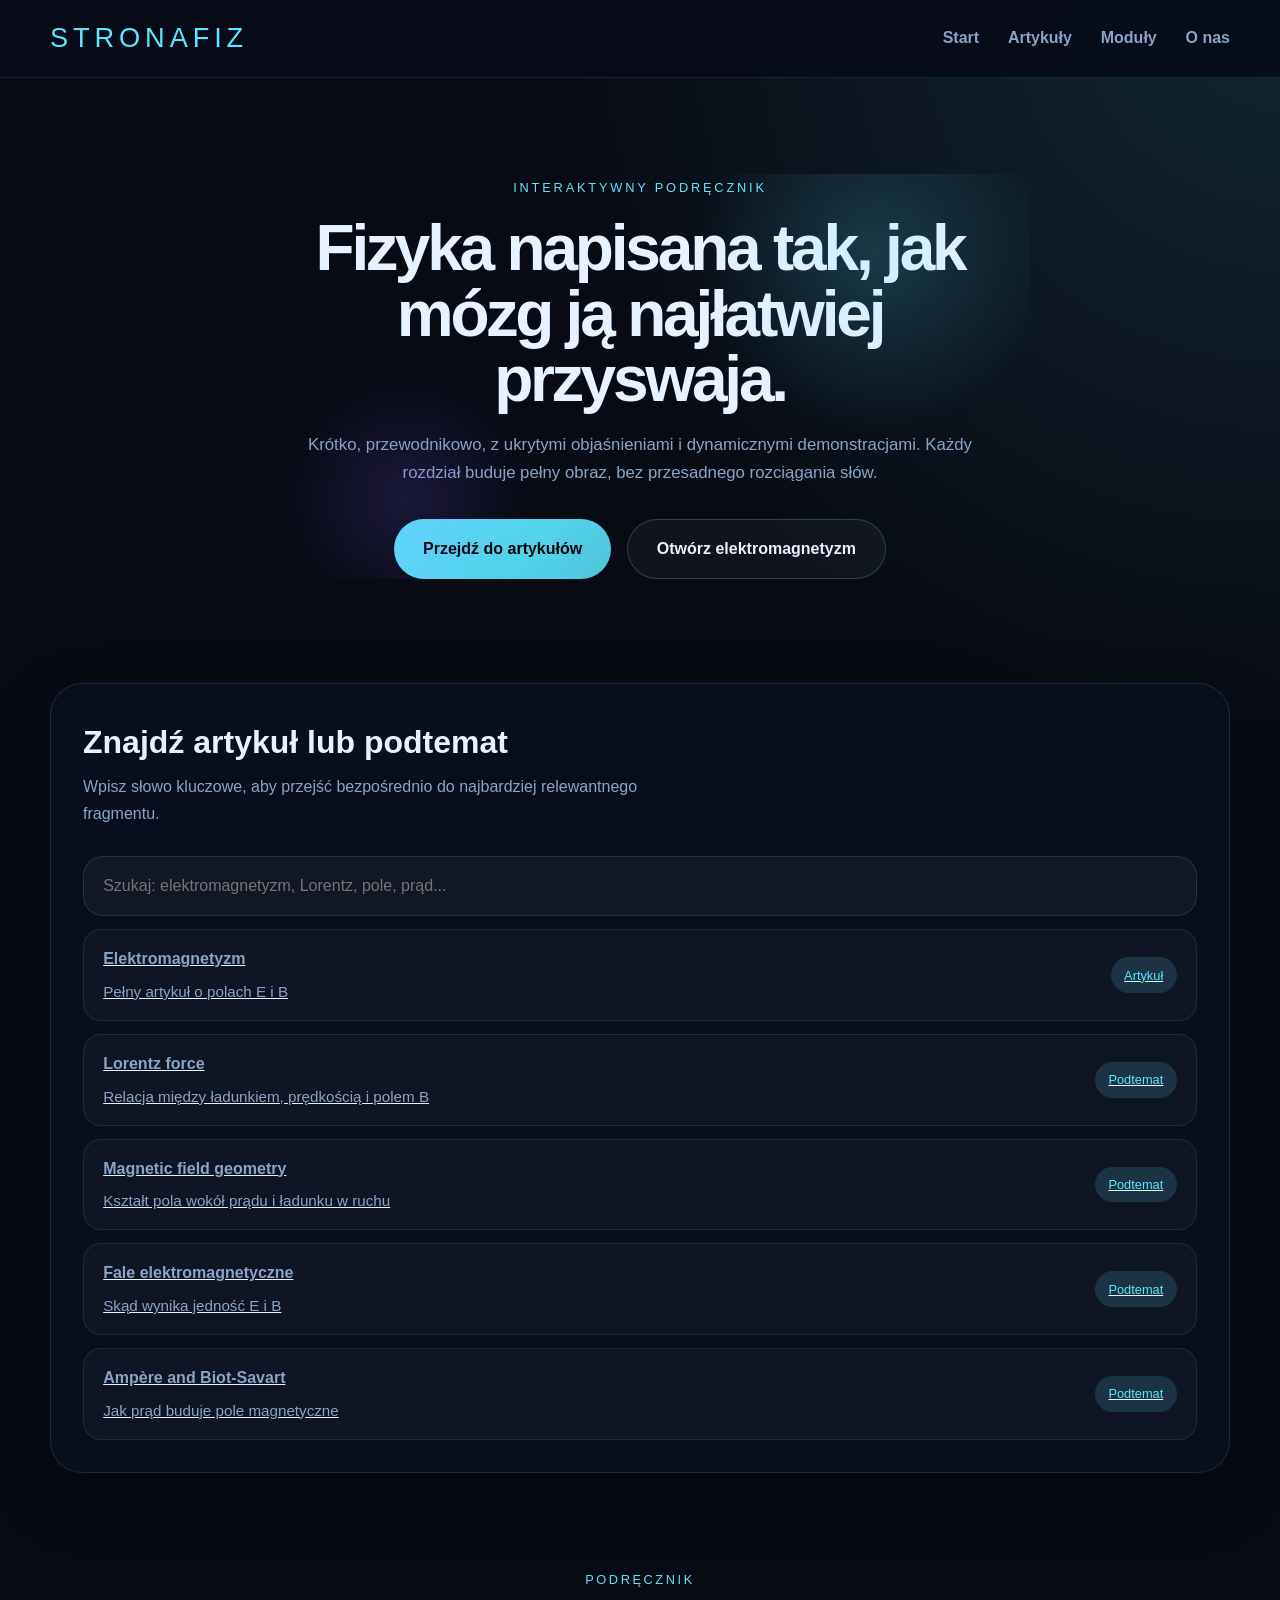
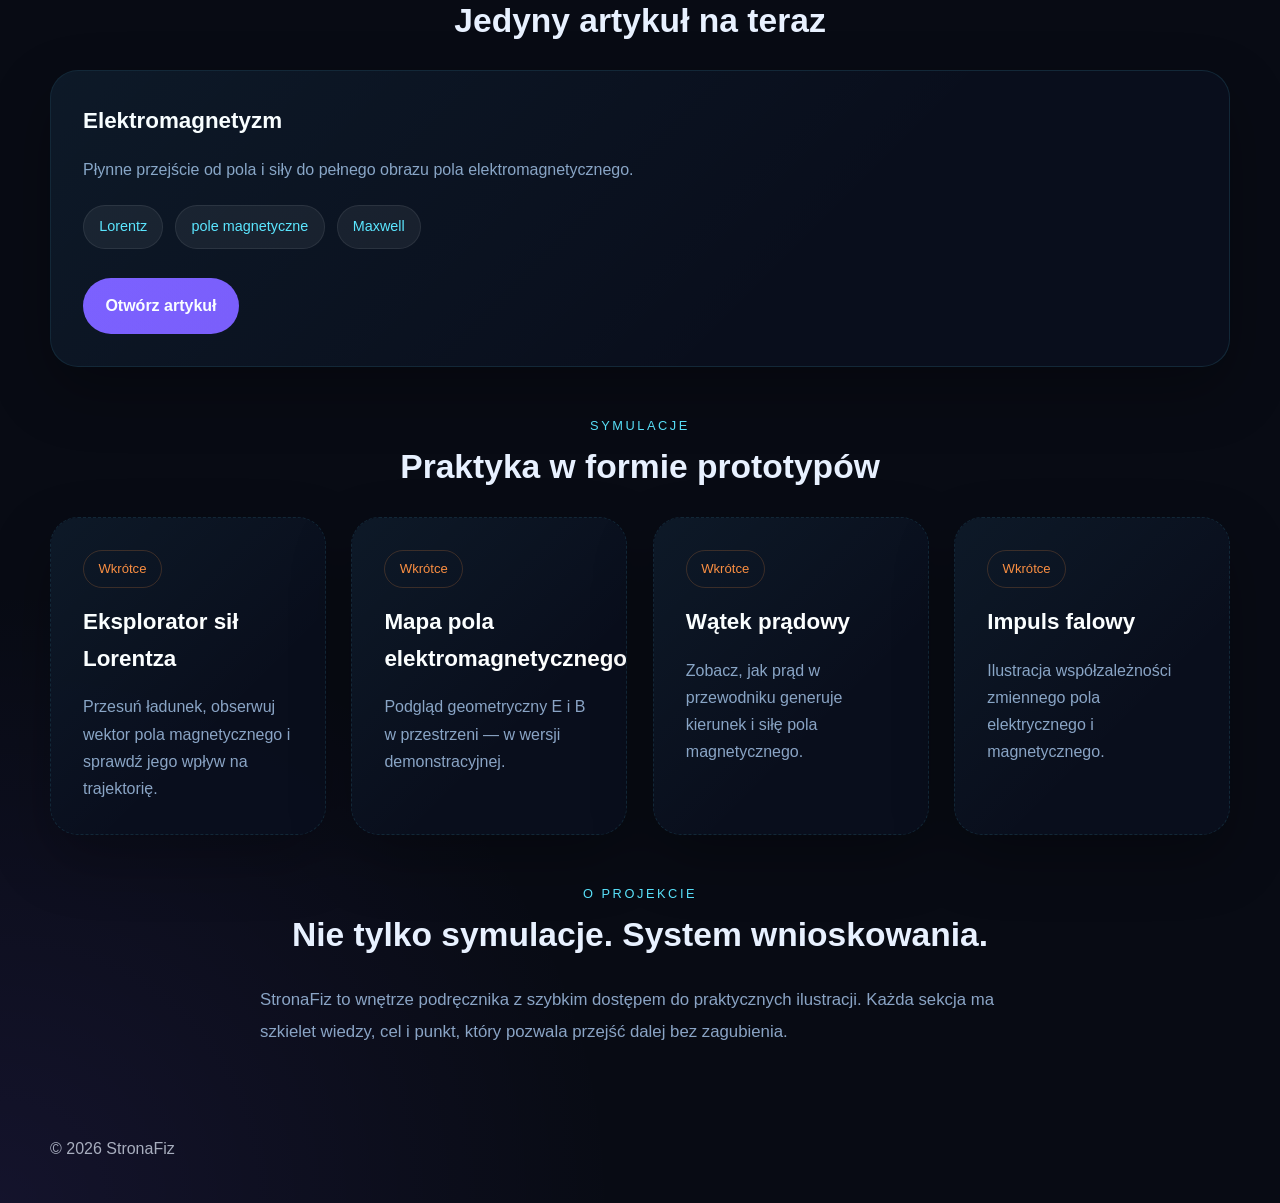
==== index.html @ d63c0494 "c1" ====
<!DOCTYPE html>
<html lang="pl">
<head>
    <meta charset="UTF-8">
    <meta name="viewport" content="width=device-width, initial-scale=1.0">
    <title>StronaFiz - Interaktywny Podręcznik Fizyki</title>
    <link rel="stylesheet" href="css/styles.css">
</head>
<body>
    <header>
        <nav class="navbar">
            <div class="container navbar-inner">
                <a class="logo" href="#home">StronaFiz</a>
                <ul class="nav-links">
                    <li><a href="#home">Start</a></li>
                    <li><a href="#articles">Artykuły</a></li>
                    <li><a href="#modules">Moduły</a></li>
                    <li><a href="#about">O nas</a></li>
                </ul>
            </div>
        </nav>
    </header>

    <main>
        <section id="home" class="hero">
            <div class="container hero-content">
                <small class="eyebrow">Interaktywny podręcznik</small>
                <h1>Fizyka napisana tak, jak mózg ją najłatwiej przyswaja.</h1>
                <p>Krótko, przewodnikowo, z ukrytymi objaśnieniami i dynamicznymi demonstracjami. Każdy rozdział buduje pełny obraz, bez przesadnego rozciągania słów.</p>
                <div class="hero-actions">
                    <button class="cta-button" onclick="document.getElementById('articles').scrollIntoView({behavior: 'smooth'})">Przejdź do artykułów</button>
                    <a href="electromagnetism.html" class="cta-secondary">Otwórz elektromagnetyzm</a>
                </div>
                <div class="hero-flare"></div>
            </div>
        </section>

        <section class="search-panel">
            <div class="container">
                <div class="search-card">
                    <div>
                        <h2>Znajdź artykuł lub podtemat</h2>
                        <p>Wpisz słowo kluczowe, aby przejść bezpośrednio do najbardziej relewantnego fragmentu.</p>
                    </div>
                    <div class="search-input-group">
                        <input id="searchInput" type="search" placeholder="Szukaj: elektromagnetyzm, Lorentz, pole, prąd..." autocomplete="off">
                        <div id="searchResults" class="search-results"></div>
                    </div>
                </div>
            </div>
        </section>

        <section id="articles" class="articles">
            <div class="container">
                <div class="section-heading">
                    <small>Podręcznik</small>
                    <h2>Jedyny artykuł na teraz</h2>
                </div>
                <div class="article-grid" id="articleGrid"></div>
            </div>
        </section>

        <section id="modules" class="modules">
            <div class="container">
                <div class="section-heading">
                    <small>Symulacje</small>
                    <h2>Praktyka w formie prototypów</h2>
                </div>
                <div class="module-grid">
                    <article class="module-card placeholder">
                        <span class="module-tag">Wkrótce</span>
                        <h3>Eksplorator sił Lorentza</h3>
                        <p>Przesuń ładunek, obserwuj wektor pola magnetycznego i sprawdź jego wpływ na trajektorię.</p>
                    </article>
                    <article class="module-card placeholder">
                        <span class="module-tag">Wkrótce</span>
                        <h3>Mapa pola elektromagnetycznego</h3>
                        <p>Podgląd geometryczny E i B w przestrzeni — w wersji demonstracyjnej.</p>
                    </article>
                    <article class="module-card placeholder">
                        <span class="module-tag">Wkrótce</span>
                        <h3>Wątek prądowy</h3>
                        <p>Zobacz, jak prąd w przewodniku generuje kierunek i siłę pola magnetycznego.</p>
                    </article>
                    <article class="module-card placeholder">
                        <span class="module-tag">Wkrótce</span>
                        <h3>Impuls falowy</h3>
                        <p>Ilustracja współzależności zmiennego pola elektrycznego i magnetycznego.</p>
                    </article>
                </div>
            </div>
        </section>

        <section id="about" class="about">
            <div class="container">
                <div class="section-heading">
                    <small>O projekcie</small>
                    <h2>Nie tylko symulacje. System wnioskowania.</h2>
                </div>
                <p>StronaFiz to wnętrze podręcznika z szybkim dostępem do praktycznych ilustracji. Każda sekcja ma szkielet wiedzy, cel i punkt, który pozwala przejść dalej bez zagubienia.</p>
            </div>
        </section>
    </main>

    <footer>
        <div class="container footer-inner">
            <p>&copy; 2026 StronaFiz</p>
        </div>
    </footer>

    <script src="js/main.js"></script>
</body>
</html>
---- css/styles.css ----
/* ===== Root Variables ===== */
:root {
    --background: #080b14;
    --surface: rgba(14, 20, 35, 0.96);
    --surface-strong: rgba(7, 12, 24, 0.96);
    --border: rgba(58, 107, 255, 0.18);
    --primary: #5be6ff;
    --secondary: #7d5cff;
    --accent: #ff8b3b;
    --text: #e8f1ff;
    --muted: #8aa4c5;
    --glow: rgba(91, 230, 255, 0.24);
    --border-radius: 24px;
    --transition: all 0.25s ease;
    --shadow: 0 24px 60px rgba(0, 0, 0, 0.28);
}

/* ===== General Styles ===== */
* {
    margin: 0;
    padding: 0;
    box-sizing: border-box;
}

html {
    scroll-behavior: smooth;
}

body {
    min-height: 100vh;
    background: radial-gradient(circle at top right, rgba(91, 230, 255, 0.12), transparent 24%),
                radial-gradient(circle at bottom left, rgba(125, 92, 255, 0.1), transparent 20%),
                var(--background);
    color: var(--text);
    font-family: 'Segoe UI', Tahoma, Geneva, Verdana, sans-serif;
    line-height: 1.65;
}

body::before {
    content: '';
    position: fixed;
    inset: 0;
    background-image: radial-gradient(circle, rgba(255,255,255,0.06) 1px, transparent 1px);
    background-size: 64px 64px;
    opacity: 0.12;
    pointer-events: none;
}

.container {
    width: min(1180px, calc(100% - 40px));
    margin: 0 auto;
}

img {
    max-width: 100%;
    display: block;
}

a {
    color: inherit;
}

button,
input {
    font: inherit;
}

/* ===== Header & Navigation ===== */
header {
    position: sticky;
    top: 0;
    z-index: 20;
    backdrop-filter: blur(16px);
    background: rgba(7, 12, 24, 0.9);
    border-bottom: 1px solid rgba(91, 230, 255, 0.12);
}

.navbar {
    padding: 1rem 0;
}

.navbar-inner {
    display: flex;
    justify-content: space-between;
    align-items: center;
}

.logo {
    font-size: 1.7rem;
    letter-spacing: 0.18em;
    color: var(--primary);
    text-decoration: none;
    text-transform: uppercase;
}

.nav-links {
    display: flex;
    gap: 1.8rem;
    list-style: none;
}

.nav-links a {
    position: relative;
    text-decoration: none;
    color: var(--muted);
    font-weight: 600;
    transition: var(--transition);
}

.nav-links a::after {
    content: '';
    position: absolute;
    left: 0;
    bottom: -6px;
    width: 0;
    height: 2px;
    background: var(--primary);
    transition: width 0.25s ease;
}

.nav-links a:hover,
.nav-links a:focus-visible {
    color: var(--text);
}

.nav-links a:hover::after,
.nav-links a:focus-visible::after {
    width: 100%;
}

/* ===== Section Headings ===== */
.section-heading {
    max-width: 720px;
    margin: 0 auto 2rem;
    text-align: center;
}

.section-heading small {
    display: block;
    color: var(--primary);
    letter-spacing: 0.2em;
    font-size: 0.8rem;
    text-transform: uppercase;
    margin-bottom: 0.8rem;
}

.section-heading h2 {
    font-size: clamp(2.1rem, 2.5vw, 3.2rem);
    line-height: 1.05;
}

/* ===== Hero Section ===== */
.hero {
    padding: 96px 0 72px;
    position: relative;
    overflow: hidden;
}

.hero-content {
    max-width: 780px;
    margin: 0 auto;
    text-align: center;
    position: relative;
    z-index: 1;
}

.hero small.eyebrow {
    color: var(--primary);
    text-transform: uppercase;
    letter-spacing: 0.22em;
    font-size: 0.8rem;
}

.hero h1 {
    margin: 1rem 0 1.2rem;
    font-size: clamp(2.8rem, 5vw, 4.6rem);
    line-height: 1.02;
    letter-spacing: -0.05em;
}

.hero p {
    max-width: 680px;
    margin: 0 auto 2rem;
    color: var(--muted);
    font-size: 1.05rem;
}

.hero-actions {
    display: flex;
    justify-content: center;
    gap: 1rem;
    flex-wrap: wrap;
}

.cta-button,
.cta-secondary {
    border-radius: 999px;
    padding: 1rem 1.8rem;
    font-weight: 700;
    transition: var(--transition);
}

.cta-button {
    background: linear-gradient(135deg, var(--primary), rgba(91,230,255,0.85));
    color: #02030a;
    border: none;
}

.cta-secondary {
    display: inline-flex;
    align-items: center;
    justify-content: center;
    border: 1px solid rgba(91, 230, 255, 0.22);
    color: var(--text);
    text-decoration: none;
    background: rgba(255,255,255,0.04);
}

.cta-button:hover,
.cta-secondary:hover {
    transform: translateY(-1px);
    box-shadow: 0 18px 50px rgba(91, 230, 255, 0.15);
}

.hero-flare {
    position: absolute;
    inset: 0;
    pointer-events: none;
    background: radial-gradient(circle at 80% 20%, rgba(91, 230, 255, 0.18), transparent 26%),
                radial-gradient(circle at 20% 80%, rgba(125, 92, 255, 0.16), transparent 18%);
}

/* ===== Search Panel ===== */
.search-panel {
    padding: 2rem 0 3rem;
}

.search-card {
    background: rgba(10, 15, 30, 0.95);
    border: 1px solid rgba(91, 230, 255, 0.14);
    border-radius: 32px;
    box-shadow: var(--shadow);
    backdrop-filter: blur(22px);
    padding: 2rem;
}

.search-card h2 {
    margin-bottom: 0.35rem;
    font-size: 2rem;
}

.search-card p {
    color: var(--muted);
    max-width: 600px;
}

.search-input-group {
    margin-top: 1.8rem;
    position: relative;
}

#searchInput {
    width: 100%;
    border-radius: 20px;
    border: 1px solid rgba(255,255,255,0.1);
    background: rgba(255,255,255,0.04);
    padding: 1rem 1.2rem;
    color: var(--text);
    font-size: 1rem;
    outline: none;
}

#searchInput:focus {
    border-color: rgba(91, 230, 255, 0.55);
    box-shadow: 0 0 0 4px rgba(91, 230, 255, 0.08);
}

.search-results {
    margin-top: 0.75rem;
}

.search-result {
    display: grid;
    grid-template-columns: 1fr auto;
    gap: 1rem;
    padding: 1rem 1.2rem;
    margin-top: 0.8rem;
    border-radius: 18px;
    border: 1px solid rgba(255,255,255,0.08);
    background: rgba(255,255,255,0.03);
    transition: background 0.2s ease;
    cursor: pointer;
}

.search-result:hover {
    background: rgba(91, 230, 255, 0.08);
}

.search-result-title {
    font-weight: 700;
}

.search-result-subtitle {
    color: var(--muted);
    margin-top: 0.4rem;
    font-size: 0.95rem;
}

.search-result-badge {
    background: rgba(91, 230, 255, 0.14);
    color: var(--primary);
    align-self: center;
    padding: 0.45rem 0.85rem;
    font-size: 0.8rem;
    border-radius: 999px;
    white-space: nowrap;
}

/* ===== Articles Section ===== */
.articles {
    padding: 3rem 0;
}

.article-grid,
.module-grid {
    display: grid;
    grid-template-columns: repeat(auto-fit, minmax(260px, 1fr));
    gap: 1.6rem;
}

.article-card,
.module-card {
    position: relative;
    background: rgba(10, 15, 30, 0.96);
    border: 1px solid rgba(91, 230, 255, 0.12);
    border-radius: 28px;
    padding: 2rem;
    box-shadow: var(--shadow);
    overflow: hidden;
    transition: transform 0.25s ease, border-color 0.25s ease;
}

.article-card:hover,
.module-card:hover {
    transform: translateY(-4px);
    border-color: rgba(91, 230, 255, 0.25);
}

.article-card::before,
.module-card::before {
    content: '';
    position: absolute;
    inset: 0;
    background: linear-gradient(135deg, rgba(91, 230, 255, 0.15), transparent 65%);
    opacity: 0.35;
    pointer-events: none;
}

.article-card h3,
.module-card h3 {
    margin-bottom: 1rem;
    color: #ffffff;
    font-size: 1.4rem;
}

.article-card p,
.module-card p {
    color: var(--muted);
    line-height: 1.7;
}

.article-card .article-meta {
    margin: 1.4rem 0 1.8rem;
    display: flex;
    flex-wrap: wrap;
    gap: 0.75rem;
}

.article-chip {
    background: rgba(255,255,255,0.06);
    border: 1px solid rgba(255,255,255,0.08);
    color: var(--primary);
    padding: 0.55rem 0.95rem;
    border-radius: 999px;
    font-size: 0.9rem;
}

.article-card .btn {
    display: inline-flex;
    align-items: center;
    justify-content: center;
    padding: 0.95rem 1.4rem;
    border-radius: 999px;
    text-decoration: none;
    background: linear-gradient(135deg, var(--secondary), rgba(125, 92, 255, 0.98));
    color: #ffffff;
    font-weight: 700;
}

.module-card.placeholder {
    border-style: dashed;
}

.module-tag {
    display: inline-flex;
    color: var(--accent);
    border: 1px solid rgba(255, 139, 59, 0.2);
    padding: 0.45rem 0.9rem;
    border-radius: 999px;
    font-size: 0.82rem;
    margin-bottom: 1rem;
}

/* ===== About Section ===== */
.about {
    padding: 3rem 0 4rem;
}

.about p {
    max-width: 760px;
    margin: 0 auto;
    color: var(--muted);
    font-size: 1.05rem;
    line-height: 1.9;
}

/* ===== Footer ===== */
footer {
    padding: 1.5rem 0 2.5rem;
    color: rgba(232, 241, 255, 0.7);
}

.footer-inner {
    display: flex;
    justify-content: space-between;
    align-items: center;
    gap: 1rem;
}

/* ===== Utility ===== */
.equation {
    display: inline-block;
    font-family: 'Courier New', Courier, monospace;
    background: rgba(255,255,255,0.05);
    border: 1px solid rgba(255,255,255,0.08);
    border-radius: 16px;
    padding: 0.8rem 1rem;
    margin: 1rem 0;
    color: #dbeafe;
}

.code-inline {
    font-family: 'Courier New', Courier, monospace;
    color: #8be9fd;
}

@media (max-width: 860px) {
    .navbar-inner {
        flex-direction: column;
        gap: 1rem;
    }

    .footer-inner {
        flex-direction: column;
    }
}

@media (max-width: 640px) {
    .hero {
        padding: 72px 0 60px;
    }

    .hero h1 {
        font-size: 2.6rem;
    }

    .search-card {
        padding: 1.5rem;
    }

    .search-result {
        grid-template-columns: 1fr;
    }
}
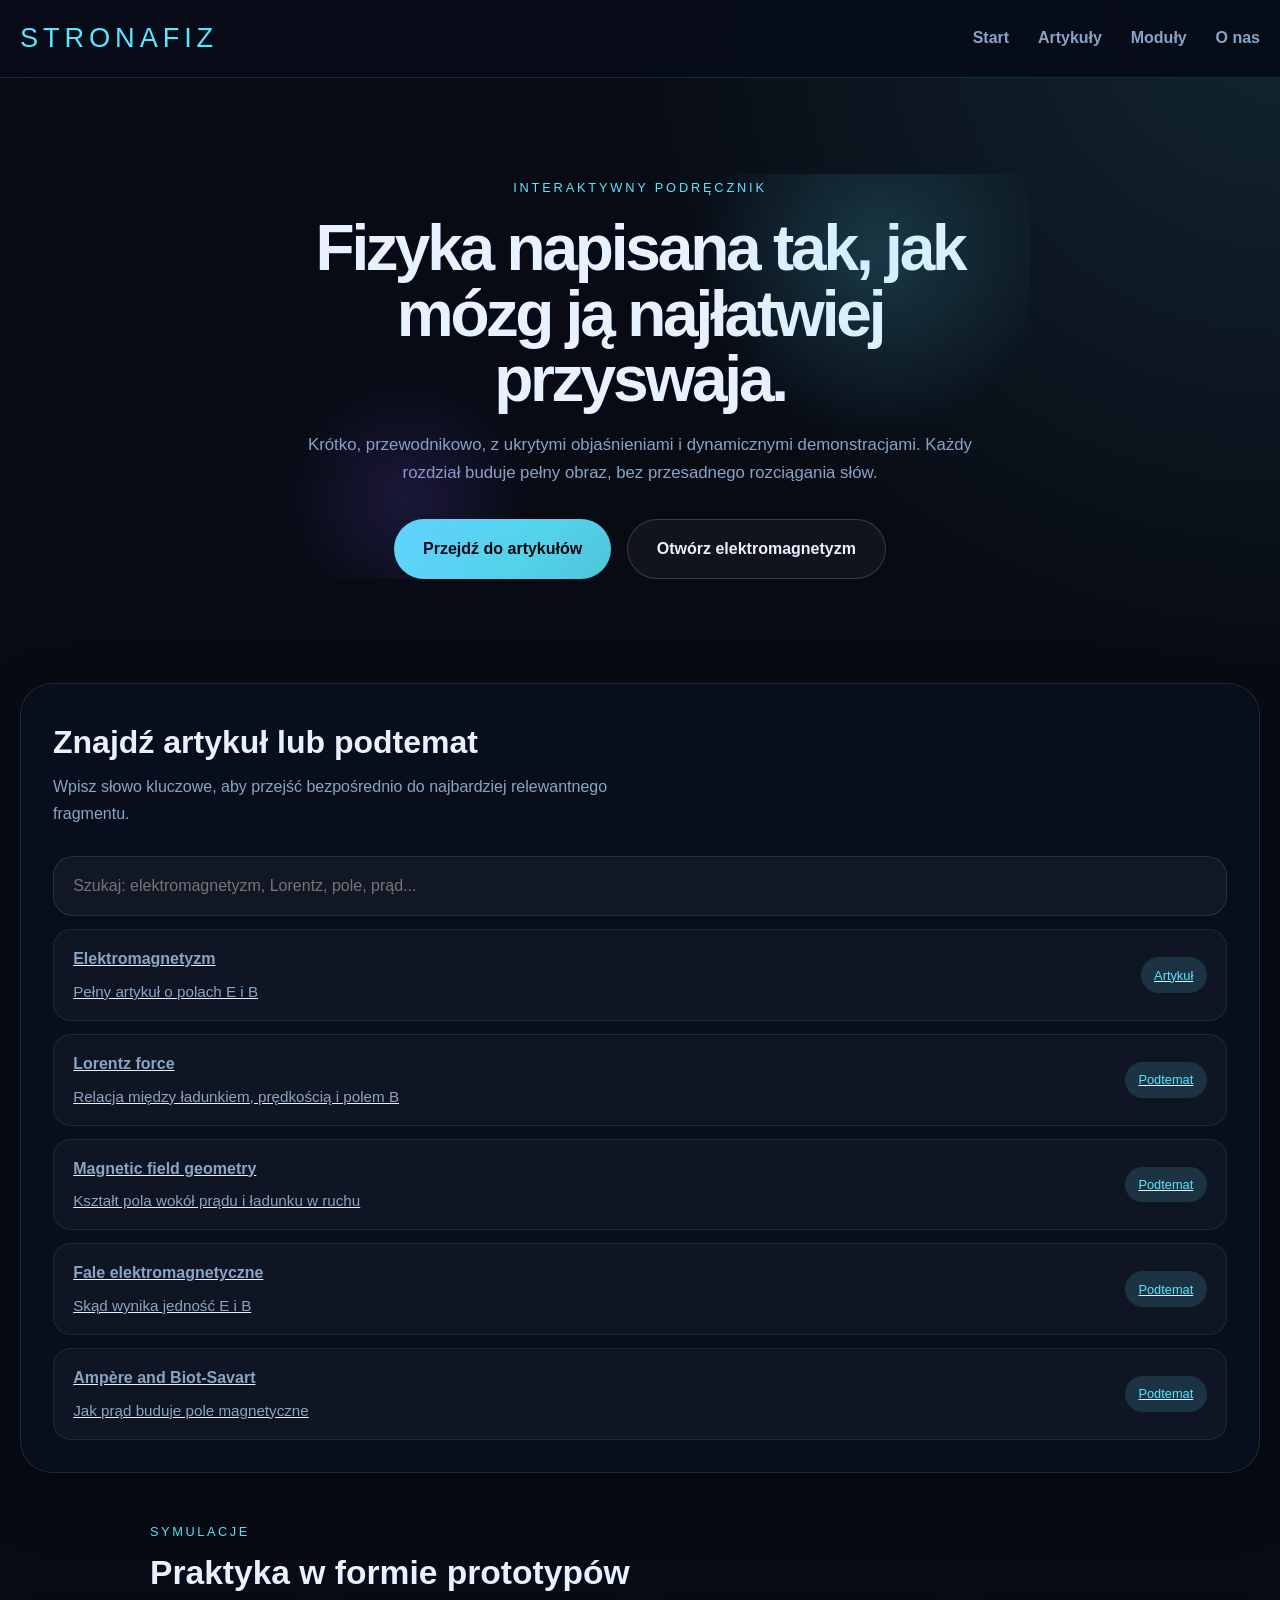
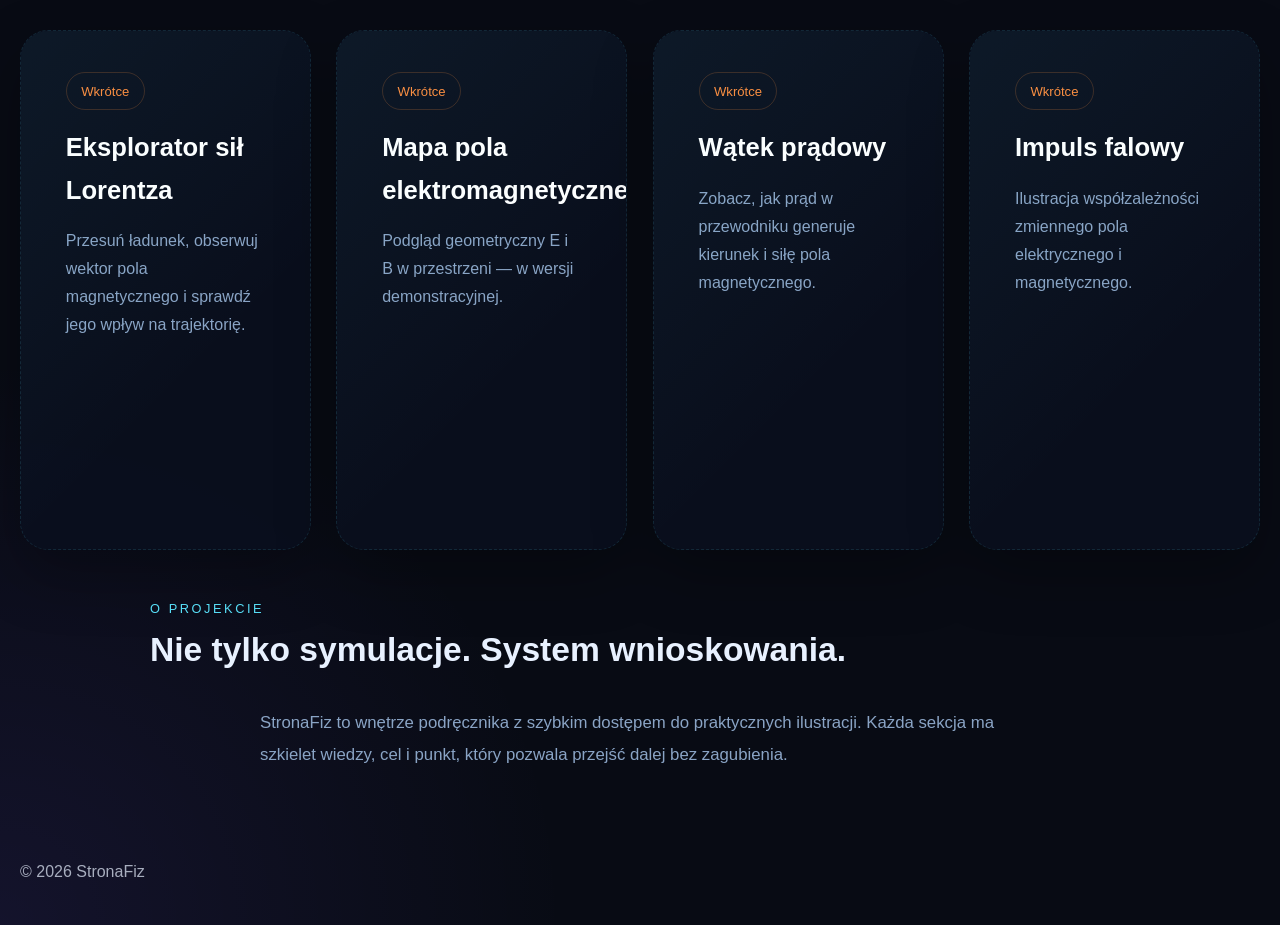
==== commit 603efcfe: "c3" ====
--- a/index.html
+++ b/index.html
@@ -50,15 +50,7 @@
             </div>
         </section>
 
-        <section id="articles" class="articles">
-            <div class="container">
-                <div class="section-heading">
-                    <small>Podręcznik</small>
-                    <h2>Jedyny artykuł na teraz</h2>
-                </div>
-                <div class="article-grid" id="articleGrid"></div>
-            </div>
-        </section>
+        <!-- Articles section removed by user request -->
 
         <section id="modules" class="modules">
             <div class="container">
--- a/css/styles.css
+++ b/css/styles.css
@@ -47,8 +47,12 @@
 }
 
 .container {
-    width: min(1180px, calc(100% - 40px));
+    width: min(1320px, calc(100% - 40px));
     margin: 0 auto;
+}
+
+.article-page .container {
+    width: min(1320px, calc(100% - 40px));
 }
 
 img {
@@ -69,10 +73,10 @@
 header {
     position: sticky;
     top: 0;
-    z-index: 20;
+    z-index: 1000;
     backdrop-filter: blur(16px);
-    background: rgba(7, 12, 24, 0.9);
-    border-bottom: 1px solid rgba(91, 230, 255, 0.12);
+    background: rgba(7, 12, 24, 0.94);
+    border-bottom: 1px solid rgba(91, 230, 255, 0.16);
 }
 
 .navbar {
@@ -130,9 +134,9 @@
 
 /* ===== Section Headings ===== */
 .section-heading {
-    max-width: 720px;
-    margin: 0 auto 2rem;
-    text-align: center;
+    max-width: 980px;
+    margin: 0 auto 2.5rem;
+    text-align: left;
 }
 
 .section-heading small {
@@ -334,16 +338,157 @@
     background: rgba(10, 15, 30, 0.96);
     border: 1px solid rgba(91, 230, 255, 0.12);
     border-radius: 28px;
-    padding: 2rem;
+    padding: 2.6rem 2.8rem;
     box-shadow: var(--shadow);
     overflow: hidden;
     transition: transform 0.25s ease, border-color 0.25s ease;
+    min-height: 520px;
+}
+
+body.article-page .article-card {
+    min-height: 70vh;
 }
 
 .article-card:hover,
 .module-card:hover {
     transform: translateY(-4px);
     border-color: rgba(91, 230, 255, 0.25);
+}
+
+.subtopics-dropdown {
+    margin-top: 1.5rem;
+    background: rgba(255,255,255,0.04);
+    border: 1px solid rgba(255,255,255,0.08);
+    border-radius: 22px;
+    padding: 1rem 1.2rem;
+}
+
+.subtopics-dropdown summary {
+    cursor: pointer;
+    font-weight: 700;
+    color: var(--text);
+    list-style: none;
+    outline: none;
+}
+
+.subtopics-dropdown summary::-webkit-details-marker {
+    display: none;
+}
+
+.subtopic-list {
+    margin-top: 1rem;
+    list-style: none;
+    padding: 0;
+    display: grid;
+    gap: 0.9rem;
+}
+
+.subtopic-list li {
+    display: flex;
+    justify-content: space-between;
+    gap: 1rem;
+    align-items: center;
+    padding: 0.9rem 1rem;
+    background: rgba(255,255,255,0.03);
+    border-radius: 18px;
+}
+
+.subtopic-link {
+    color: var(--text);
+    font-weight: 600;
+    text-decoration: none;
+}
+
+.subtopic-link:hover {
+    color: var(--primary);
+}
+
+.subtopic-level {
+    color: var(--muted);
+    font-size: 0.92rem;
+    white-space: nowrap;
+}
+
+.interactive-panel {
+    display: grid;
+    gap: 1.4rem;
+    background: rgba(0, 0, 0, 0.55);
+    border: 1px solid rgba(91, 230, 255, 0.18);
+    border-radius: 28px;
+    padding: 2rem;
+    margin-top: 1.5rem;
+}
+
+.panel-controls {
+    display: grid;
+    gap: 1.2rem;
+}
+
+.panel-control {
+    display: grid;
+    gap: 0.45rem;
+}
+
+.panel-control label {
+    color: var(--text);
+    font-weight: 700;
+}
+
+.panel-control input[type="range"] {
+    width: 100%;
+    accent-color: var(--primary);
+}
+
+.panel-value {
+    color: var(--primary);
+    font-weight: 700;
+}
+
+.panel-result {
+    display: grid;
+    gap: 0.4rem;
+    padding: 1rem 1.2rem;
+    background: rgba(255,255,255,0.04);
+    border-radius: 18px;
+    border: 1px solid rgba(255,255,255,0.08);
+}
+
+.panel-result strong {
+    color: var(--primary);
+}
+
+.panel-note {
+    color: var(--muted);
+}
+
+.math {
+    font-family: 'Courier New', Courier, monospace;
+    color: #dbeafe;
+    display: inline-block;
+    background: rgba(255,255,255,0.05);
+    padding: 0.25rem 0.55rem;
+    border-radius: 12px;
+}
+
+.equation {
+    display: inline-block;
+    font-family: 'Courier New', Courier, monospace;
+    background: rgba(255,255,255,0.05);
+    border: 1px solid rgba(255,255,255,0.08);
+    border-radius: 16px;
+    padding: 0.8rem 1rem;
+    margin: 1rem 0;
+    color: #dbeafe;
+}
+
+/* Canvas animations */
+#lorentz-canvas, #wave-canvas {
+    width: 100%;
+    max-width: 640px;
+    background: linear-gradient(90deg, rgba(255,255,255,0.02), transparent);
+    border-radius: 10px;
+    border: 1px solid rgba(255,255,255,0.04);
+    display: block;
 }
 
 .article-card::before,
@@ -360,13 +505,34 @@
 .module-card h3 {
     margin-bottom: 1rem;
     color: #ffffff;
-    font-size: 1.4rem;
+    font-size: 1.6rem;
+}
+
+.article-card h4 {
+    margin-top: 1.8rem;
+    margin-bottom: 0.9rem;
+    font-size: 1.1rem;
+    color: #7dfcff;
+    letter-spacing: 0.02em;
 }
 
 .article-card p,
 .module-card p {
     color: var(--muted);
-    line-height: 1.7;
+    line-height: 1.75;
+}
+
+.callout {
+    background: rgba(91, 230, 255, 0.08);
+    border: 1px solid rgba(91, 230, 255, 0.18);
+    border-radius: 22px;
+    padding: 1.25rem 1.4rem;
+    margin: 1.6rem 0;
+    color: #e7f7ff;
+}
+
+.callout strong {
+    color: var(--primary);
 }
 
 .article-card .article-meta {
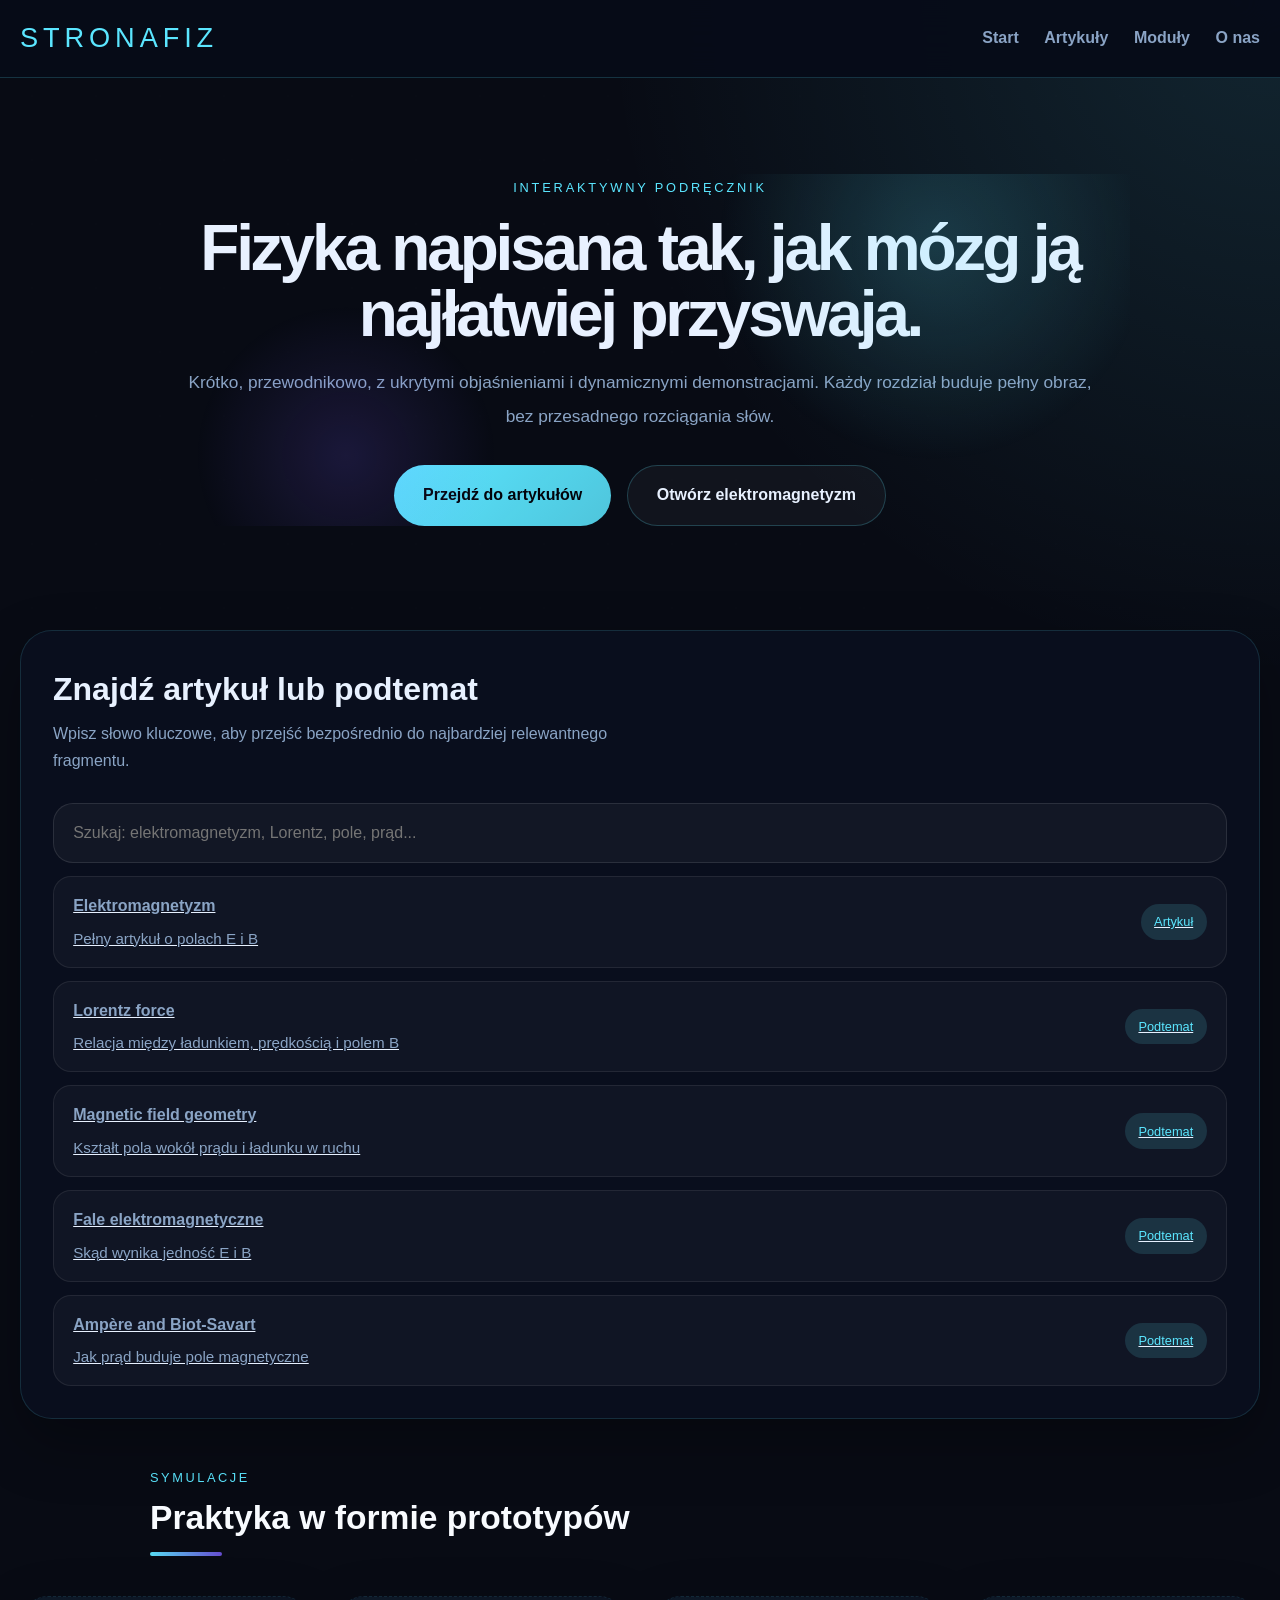
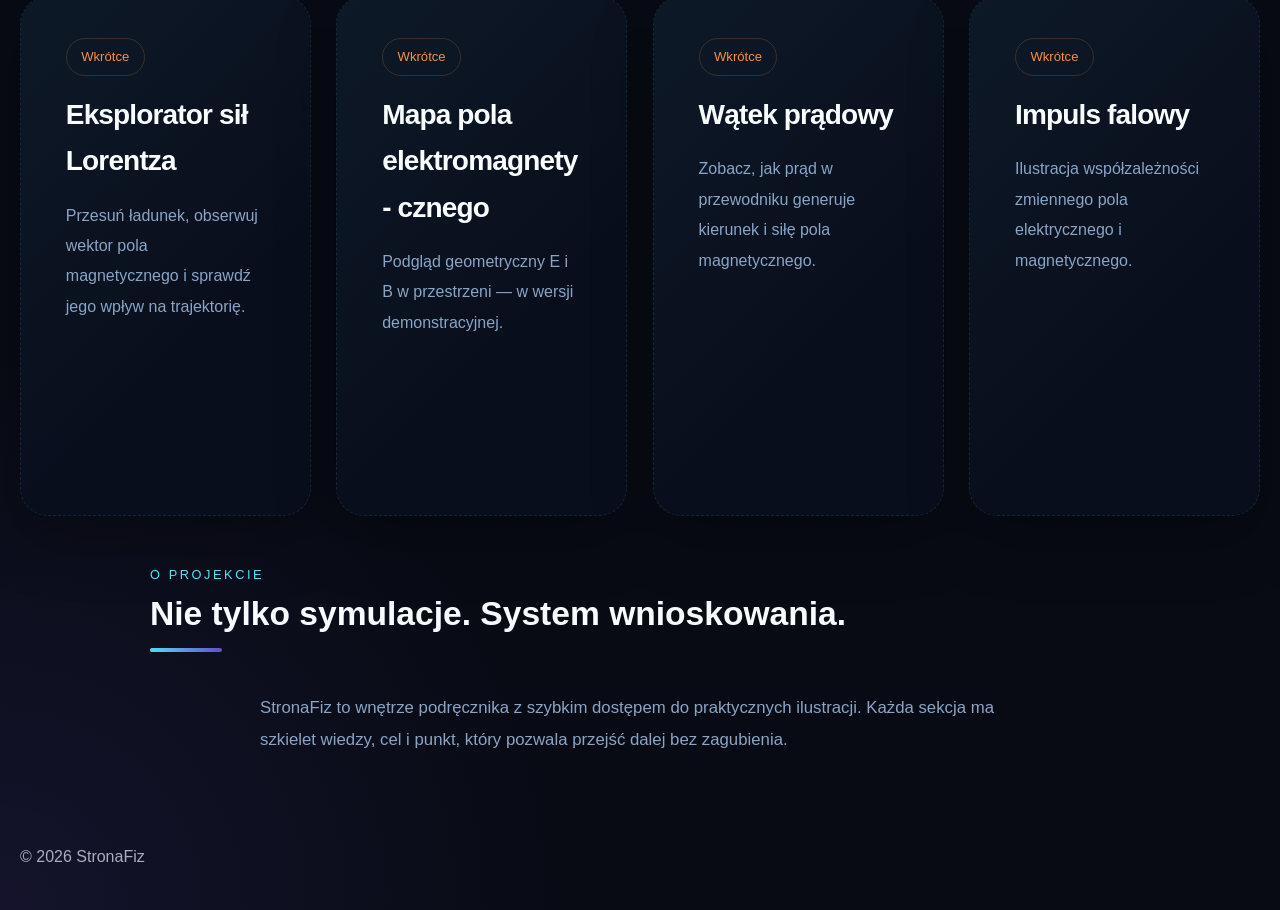
==== commit 5a7a17ac: "c7" ====
--- a/index.html
+++ b/index.html
@@ -66,7 +66,7 @@
                     </article>
                     <article class="module-card placeholder">
                         <span class="module-tag">Wkrótce</span>
-                        <h3>Mapa pola elektromagnetycznego</h3>
+                        <h3>Mapa pola elektromagnety- cznego</h3>
                         <p>Podgląd geometryczny E i B w przestrzeni — w wersji demonstracyjnej.</p>
                     </article>
                     <article class="module-card placeholder">
--- a/css/styles.css
+++ b/css/styles.css
@@ -74,9 +74,10 @@
     position: sticky;
     top: 0;
     z-index: 1000;
-    backdrop-filter: blur(16px);
-    background: rgba(7, 12, 24, 0.94);
-    border-bottom: 1px solid rgba(91, 230, 255, 0.16);
+    backdrop-filter: blur(18px);
+    background: rgba(7, 12, 24, 0.96);
+    border-bottom: 1px solid rgba(91, 230, 255, 0.18);
+    width: 100%;
 }
 
 .navbar {
@@ -150,7 +151,29 @@
 
 .section-heading h2 {
     font-size: clamp(2.1rem, 2.5vw, 3.2rem);
-    line-height: 1.05;
+    line-height: 1.02;
+    color: #f8fbff;
+    position: relative;
+}
+
+.section-heading h2::after {
+    content: '';
+    display: block;
+    width: 72px;
+    height: 4px;
+    margin-top: 1rem;
+    border-radius: 999px;
+    background: linear-gradient(90deg, rgba(91,230,255,0.95), rgba(125,92,255,0.8));
+}
+
+.section-lead {
+    color: #dbeafe;
+    font-size: 1rem;
+    font-weight: 600;
+    letter-spacing: 0.03em;
+    margin-top: -0.4rem;
+    margin-bottom: 1.2rem;
+    display: inline-block;
 }
 
 /* ===== Hero Section ===== */
@@ -161,13 +184,18 @@
 }
 
 .hero-content {
-    max-width: 780px;
+    max-width: 980px;
     margin: 0 auto;
     text-align: center;
     position: relative;
     z-index: 1;
 }
 
+.highlight {
+    color: #7dfcff;
+    font-weight: 700;
+}
+
 .hero small.eyebrow {
     color: var(--primary);
     text-transform: uppercase;
@@ -176,17 +204,28 @@
 }
 
 .hero h1 {
-    margin: 1rem 0 1.2rem;
-    font-size: clamp(2.8rem, 5vw, 4.6rem);
+    margin: 1rem auto 1.2rem;
+    font-size: clamp(3rem, 5vw, 5rem);
     line-height: 1.02;
     letter-spacing: -0.05em;
+    max-width: 1000px;
 }
 
 .hero p {
-    max-width: 680px;
+    max-width: 920px;
     margin: 0 auto 2rem;
     color: var(--muted);
-    font-size: 1.05rem;
+    font-size: 1.08rem;
+    line-height: 1.95;
+}
+
+.hero p strong {
+    color: #ffffff;
+}
+
+.hero p span.highlight {
+    color: #7dfcff;
+    font-weight: 700;
 }
 
 .hero-actions {
@@ -194,6 +233,24 @@
     justify-content: center;
     gap: 1rem;
     flex-wrap: wrap;
+}
+
+.nav-links {
+    display: flex;
+    gap: 1.6rem;
+    align-items: center;
+}
+
+.nav-links a {
+    color: var(--muted);
+    text-decoration: none;
+    font-weight: 700;
+    transition: color 0.25s ease;
+}
+
+.nav-links a:hover,
+.nav-links a:focus-visible {
+    color: var(--text);
 }
 
 .cta-button,
@@ -341,6 +398,9 @@
     padding: 2.6rem 2.8rem;
     box-shadow: var(--shadow);
     overflow: hidden;
+    overflow-wrap: break-word;
+    word-wrap: break-word;
+    word-break: break-word;
     transition: transform 0.25s ease, border-color 0.25s ease;
     min-height: 520px;
 }
@@ -505,13 +565,14 @@
 .module-card h3 {
     margin-bottom: 1rem;
     color: #ffffff;
-    font-size: 1.6rem;
+    font-size: 1.75rem;
+    letter-spacing: -0.03em;
 }
 
 .article-card h4 {
     margin-top: 1.8rem;
     margin-bottom: 0.9rem;
-    font-size: 1.1rem;
+    font-size: 1.18rem;
     color: #7dfcff;
     letter-spacing: 0.02em;
 }
@@ -519,16 +580,42 @@
 .article-card p,
 .module-card p {
     color: var(--muted);
-    line-height: 1.75;
+    line-height: 1.9;
+    margin-top: 1.15rem;
+    font-size: 1rem;
+}
+
+.article-card p:first-of-type,
+.module-card p:first-of-type {
+    margin-top: 0;
+}
+
+.article-card span.highlight,
+.module-card span.highlight {
+    color: #7dfcff;
+    font-weight: 700;
+}
+
+.article-card strong,
+.module-card strong {
+    color: #ffffff;
+}
+
+.article-card em,
+.module-card em {
+    color: #7dfcff;
+    font-style: normal;
 }
 
 .callout {
     background: rgba(91, 230, 255, 0.08);
     border: 1px solid rgba(91, 230, 255, 0.18);
     border-radius: 22px;
-    padding: 1.25rem 1.4rem;
+    padding: 1.4rem 1.6rem;
     margin: 1.6rem 0;
     color: #e7f7ff;
+    font-size: 1rem;
+    line-height: 1.7;
 }
 
 .callout strong {
